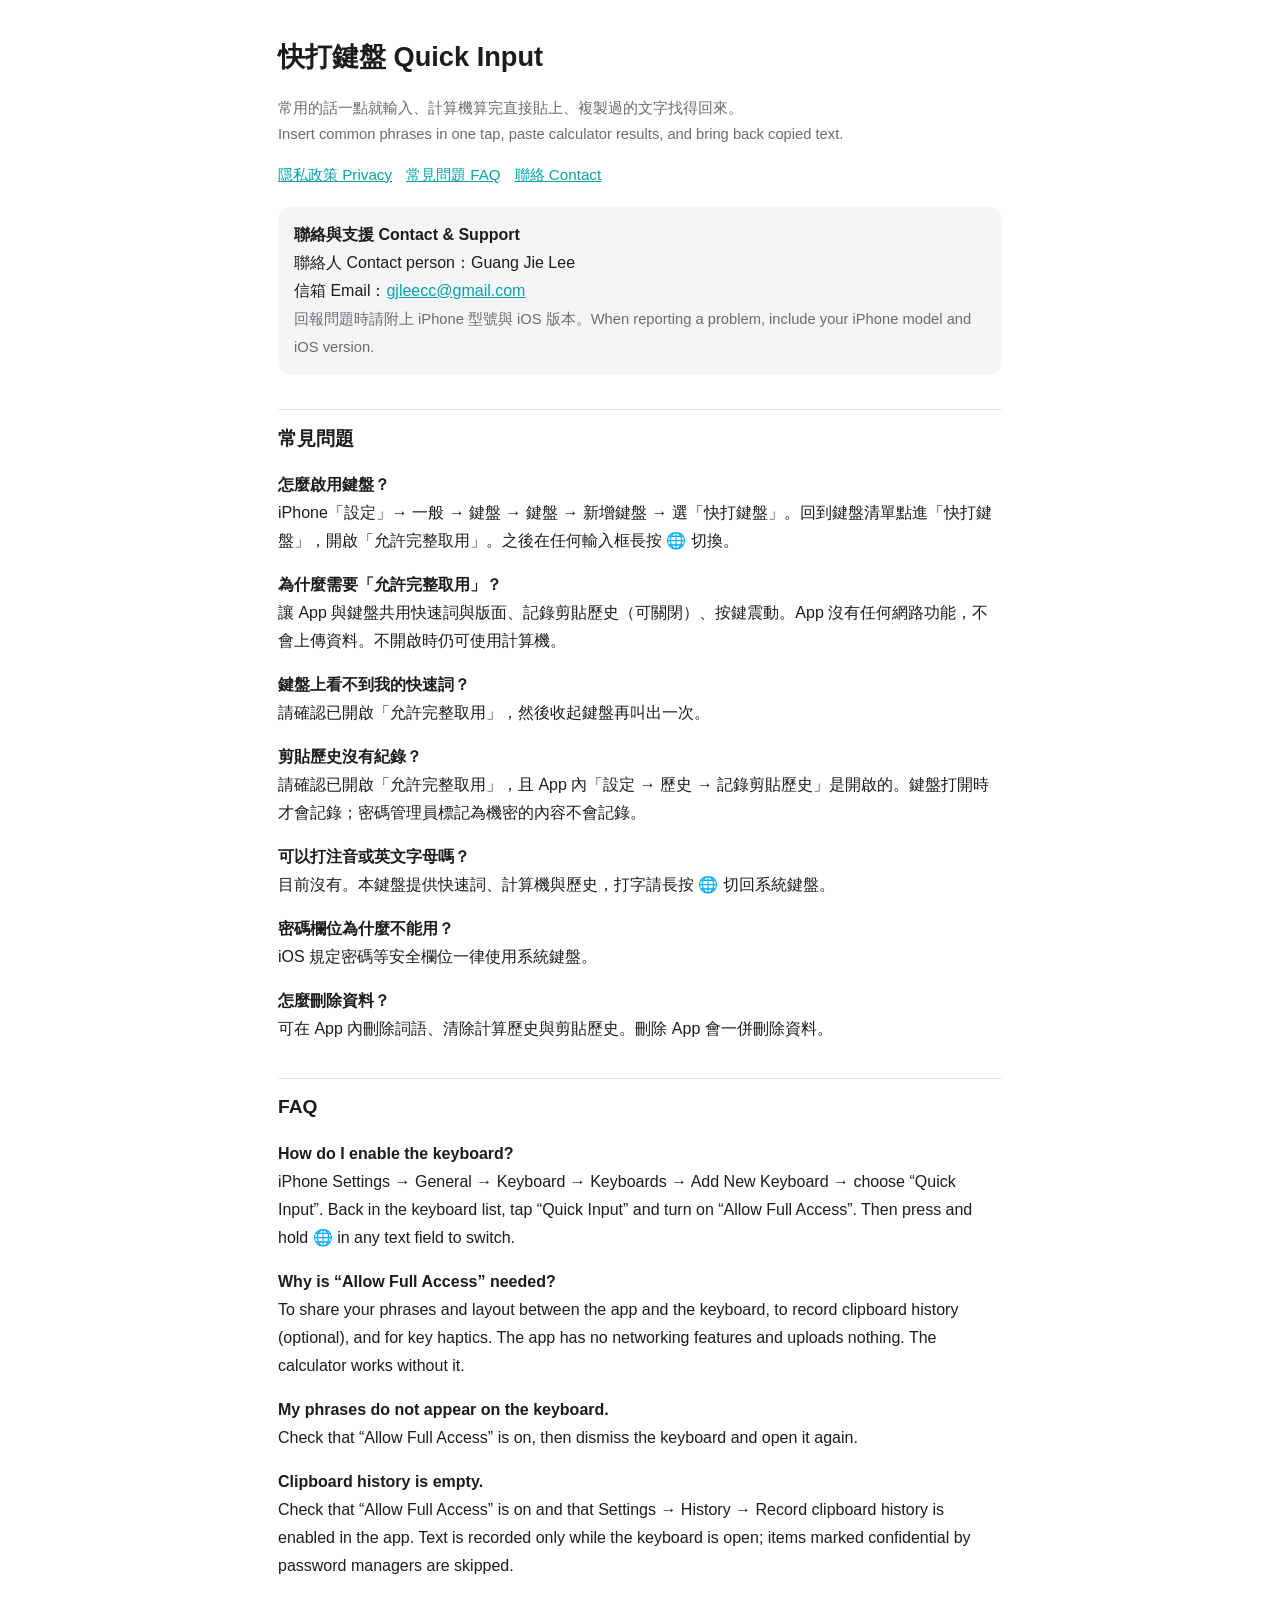
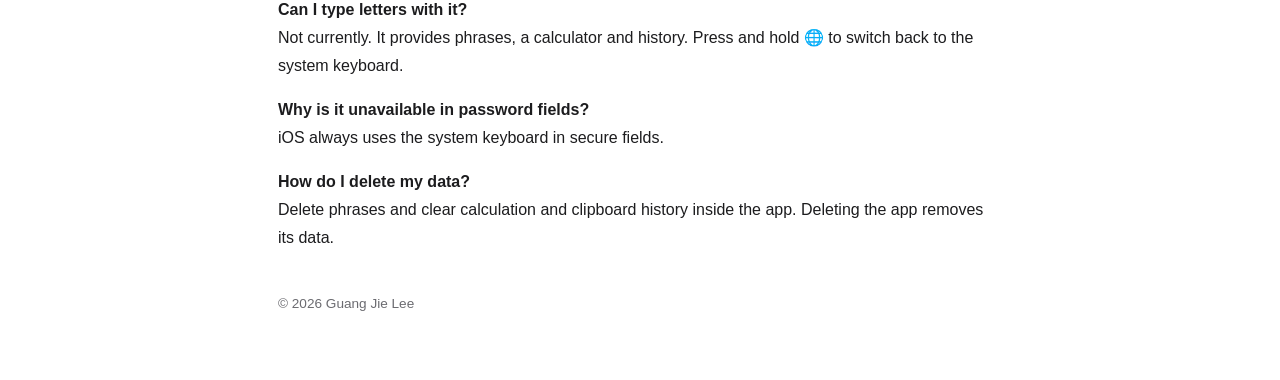
==== index.html @ 245eee18 "Create index.html" ====
<!doctype html>
<html lang="zh-Hant">
<head>
<meta charset="utf-8">
<meta name="viewport" content="width=device-width,initial-scale=1">
<title>快打鍵盤 Quick Input – 支援 Support</title>
<meta name="description" content="快打鍵盤（Quick Input）支援頁：啟用步驟、常見問題與聯絡方式。">
<link rel="stylesheet" href="style.css">
</head>
<body>
<main>
<h1>快打鍵盤 Quick Input</h1>
<p class="sub">常用的話一點就輸入、計算機算完直接貼上、複製過的文字找得回來。<br>Insert common phrases in one tap, paste calculator results, and bring back copied text.</p>
<nav><a href="privacy.html">隱私政策 Privacy</a><a href="#faq">常見問題 FAQ</a><a href="#contact">聯絡 Contact</a></nav>

<div class="card" id="contact">
<strong>聯絡與支援 Contact &amp; Support</strong><br>
聯絡人 Contact person：Guang Jie Lee<br>
信箱 Email：<a href="mailto:gjleecc@gmail.com">gjleecc@gmail.com</a><br>
<span class="sub">回報問題時請附上 iPhone 型號與 iOS 版本。When reporting a problem, include your iPhone model and iOS version.</span>
</div>

<h2 id="faq">常見問題</h2>
<p><strong>怎麼啟用鍵盤？</strong><br>iPhone「設定」→ 一般 → 鍵盤 → 鍵盤 → 新增鍵盤 → 選「快打鍵盤」。回到鍵盤清單點進「快打鍵盤」，開啟「允許完整取用」。之後在任何輸入框長按 🌐 切換。</p>
<p><strong>為什麼需要「允許完整取用」？</strong><br>讓 App 與鍵盤共用快速詞與版面、記錄剪貼歷史（可關閉）、按鍵震動。App 沒有任何網路功能，不會上傳資料。不開啟時仍可使用計算機。</p>
<p><strong>鍵盤上看不到我的快速詞？</strong><br>請確認已開啟「允許完整取用」，然後收起鍵盤再叫出一次。</p>
<p><strong>剪貼歷史沒有紀錄？</strong><br>請確認已開啟「允許完整取用」，且 App 內「設定 → 歷史 → 記錄剪貼歷史」是開啟的。鍵盤打開時才會記錄；密碼管理員標記為機密的內容不會記錄。</p>
<p><strong>可以打注音或英文字母嗎？</strong><br>目前沒有。本鍵盤提供快速詞、計算機與歷史，打字請長按 🌐 切回系統鍵盤。</p>
<p><strong>密碼欄位為什麼不能用？</strong><br>iOS 規定密碼等安全欄位一律使用系統鍵盤。</p>
<p><strong>怎麼刪除資料？</strong><br>可在 App 內刪除詞語、清除計算歷史與剪貼歷史。刪除 App 會一併刪除資料。</p>

<h2 lang="en">FAQ</h2>
<div lang="en">
<p><strong>How do I enable the keyboard?</strong><br>iPhone Settings → General → Keyboard → Keyboards → Add New Keyboard → choose “Quick Input”. Back in the keyboard list, tap “Quick Input” and turn on “Allow Full Access”. Then press and hold 🌐 in any text field to switch.</p>
<p><strong>Why is “Allow Full Access” needed?</strong><br>To share your phrases and layout between the app and the keyboard, to record clipboard history (optional), and for key haptics. The app has no networking features and uploads nothing. The calculator works without it.</p>
<p><strong>My phrases do not appear on the keyboard.</strong><br>Check that “Allow Full Access” is on, then dismiss the keyboard and open it again.</p>
<p><strong>Clipboard history is empty.</strong><br>Check that “Allow Full Access” is on and that Settings → History → Record clipboard history is enabled in the app. Text is recorded only while the keyboard is open; items marked confidential by password managers are skipped.</p>
<p><strong>Can I type letters with it?</strong><br>Not currently. It provides phrases, a calculator and history. Press and hold 🌐 to switch back to the system keyboard.</p>
<p><strong>Why is it unavailable in password fields?</strong><br>iOS always uses the system keyboard in secure fields.</p>
<p><strong>How do I delete my data?</strong><br>Delete phrases and clear calculation and clipboard history inside the app. Deleting the app removes its data.</p>
</div>
<footer>© 2026 Guang Jie Lee</footer>
</main>
</body>
</html>
---- style.css ----
:root{--bg:#fff;--fg:#1c1c1e;--sub:#6b6b70;--line:#e5e5ea;--accent:#00a3ad;--card:#f5f5f7}
@media (prefers-color-scheme:dark){:root{--bg:#000;--fg:#f2f2f7;--sub:#9a9aa0;--line:#2c2c2e;--accent:#35c8d1;--card:#1c1c1e}}
*{box-sizing:border-box}
body{margin:0;background:var(--bg);color:var(--fg);font:16px/1.75 -apple-system,BlinkMacSystemFont,"PingFang TC","Noto Sans TC","Helvetica Neue",Arial,sans-serif}
main{max-width:760px;margin:0 auto;padding:28px 18px 64px}
h1{font-size:1.7rem;margin:.2em 0 .1em}
h2{font-size:1.2rem;margin:1.8em 0 .4em;padding-top:.6em;border-top:1px solid var(--line)}
p,li{color:var(--fg)}
.sub,.meta{color:var(--sub);font-size:.92rem}
a{color:var(--accent)}
nav{display:flex;gap:14px;flex-wrap:wrap;margin:6px 0 18px;font-size:.95rem}
.card{background:var(--card);border-radius:14px;padding:14px 16px;margin:14px 0}
table{border-collapse:collapse;width:100%;font-size:.95rem}
th,td{border-bottom:1px solid var(--line);padding:8px 6px;text-align:left;vertical-align:top}
footer{margin-top:40px;color:var(--sub);font-size:.85rem}
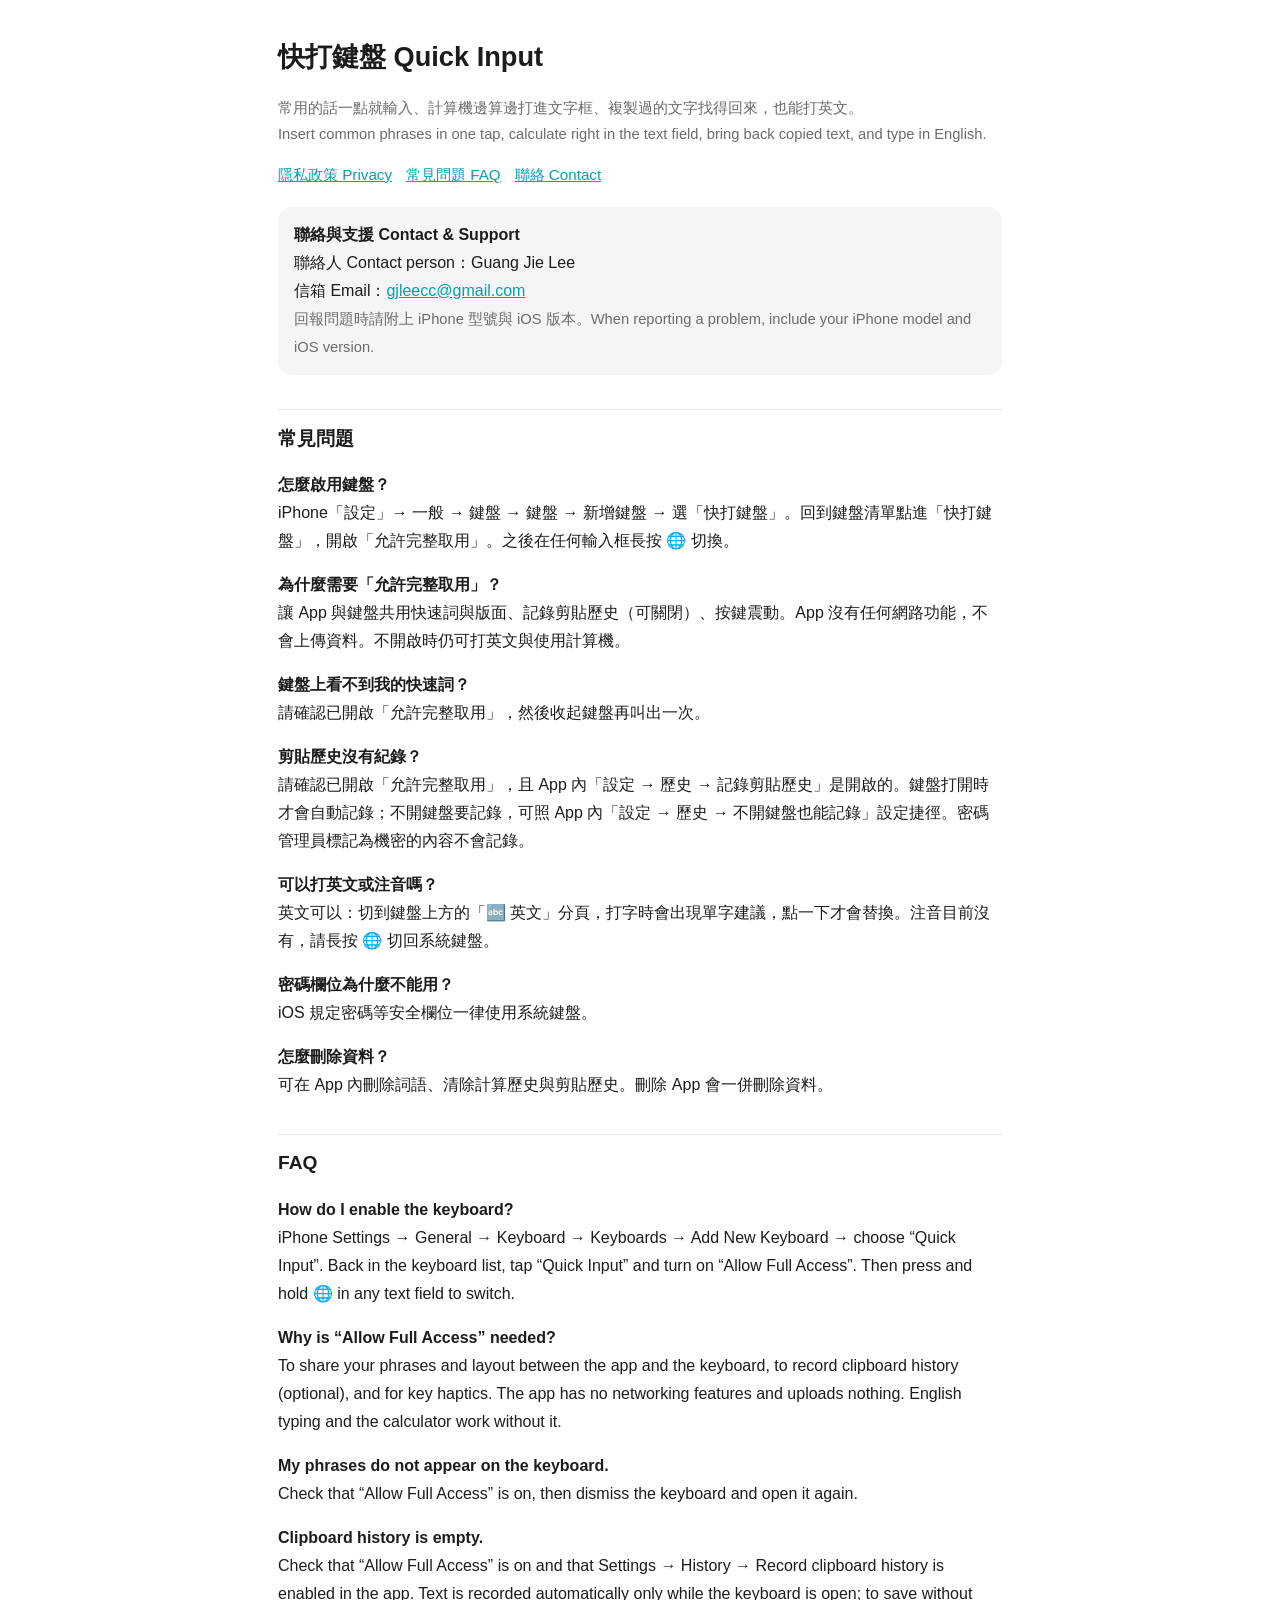
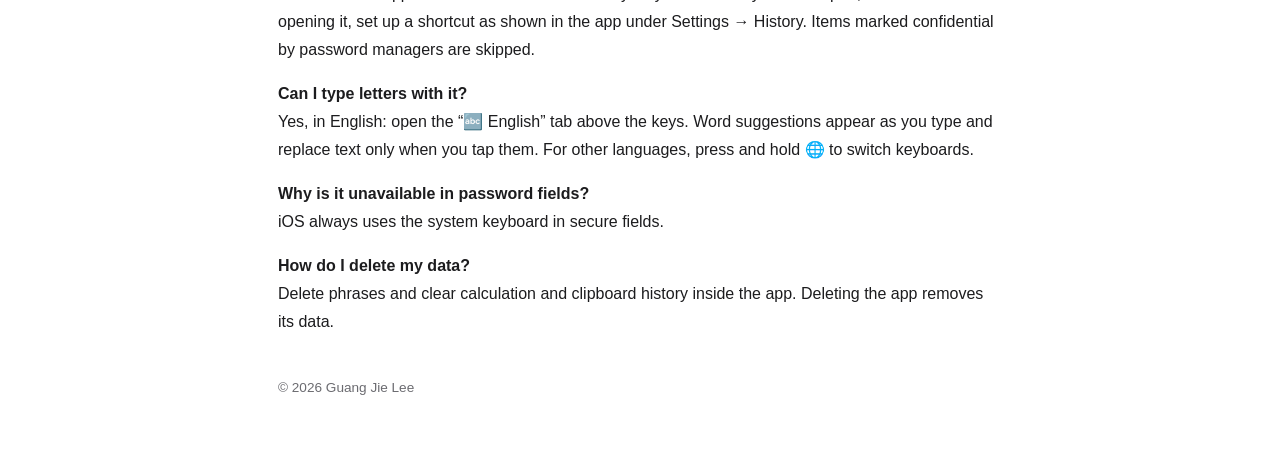
==== commit 3d747457: "Add files via upload" ====
--- a/index.html
+++ b/index.html
@@ -10,7 +10,7 @@
 <body>
 <main>
 <h1>快打鍵盤 Quick Input</h1>
-<p class="sub">常用的話一點就輸入、計算機算完直接貼上、複製過的文字找得回來。<br>Insert common phrases in one tap, paste calculator results, and bring back copied text.</p>
+<p class="sub">常用的話一點就輸入、計算機邊算邊打進文字框、複製過的文字找得回來，也能打英文。<br>Insert common phrases in one tap, calculate right in the text field, bring back copied text, and type in English.</p>
 <nav><a href="privacy.html">隱私政策 Privacy</a><a href="#faq">常見問題 FAQ</a><a href="#contact">聯絡 Contact</a></nav>
 
 <div class="card" id="contact">
@@ -22,20 +22,20 @@
 
 <h2 id="faq">常見問題</h2>
 <p><strong>怎麼啟用鍵盤？</strong><br>iPhone「設定」→ 一般 → 鍵盤 → 鍵盤 → 新增鍵盤 → 選「快打鍵盤」。回到鍵盤清單點進「快打鍵盤」，開啟「允許完整取用」。之後在任何輸入框長按 🌐 切換。</p>
-<p><strong>為什麼需要「允許完整取用」？</strong><br>讓 App 與鍵盤共用快速詞與版面、記錄剪貼歷史（可關閉）、按鍵震動。App 沒有任何網路功能，不會上傳資料。不開啟時仍可使用計算機。</p>
+<p><strong>為什麼需要「允許完整取用」？</strong><br>讓 App 與鍵盤共用快速詞與版面、記錄剪貼歷史（可關閉）、按鍵震動。App 沒有任何網路功能，不會上傳資料。不開啟時仍可打英文與使用計算機。</p>
 <p><strong>鍵盤上看不到我的快速詞？</strong><br>請確認已開啟「允許完整取用」，然後收起鍵盤再叫出一次。</p>
-<p><strong>剪貼歷史沒有紀錄？</strong><br>請確認已開啟「允許完整取用」，且 App 內「設定 → 歷史 → 記錄剪貼歷史」是開啟的。鍵盤打開時才會記錄；密碼管理員標記為機密的內容不會記錄。</p>
-<p><strong>可以打注音或英文字母嗎？</strong><br>目前沒有。本鍵盤提供快速詞、計算機與歷史，打字請長按 🌐 切回系統鍵盤。</p>
+<p><strong>剪貼歷史沒有紀錄？</strong><br>請確認已開啟「允許完整取用」，且 App 內「設定 → 歷史 → 記錄剪貼歷史」是開啟的。鍵盤打開時才會自動記錄；不開鍵盤要記錄，可照 App 內「設定 → 歷史 → 不開鍵盤也能記錄」設定捷徑。密碼管理員標記為機密的內容不會記錄。</p>
+<p><strong>可以打英文或注音嗎？</strong><br>英文可以：切到鍵盤上方的「🔤 英文」分頁，打字時會出現單字建議，點一下才會替換。注音目前沒有，請長按 🌐 切回系統鍵盤。</p>
 <p><strong>密碼欄位為什麼不能用？</strong><br>iOS 規定密碼等安全欄位一律使用系統鍵盤。</p>
 <p><strong>怎麼刪除資料？</strong><br>可在 App 內刪除詞語、清除計算歷史與剪貼歷史。刪除 App 會一併刪除資料。</p>
 
 <h2 lang="en">FAQ</h2>
 <div lang="en">
 <p><strong>How do I enable the keyboard?</strong><br>iPhone Settings → General → Keyboard → Keyboards → Add New Keyboard → choose “Quick Input”. Back in the keyboard list, tap “Quick Input” and turn on “Allow Full Access”. Then press and hold 🌐 in any text field to switch.</p>
-<p><strong>Why is “Allow Full Access” needed?</strong><br>To share your phrases and layout between the app and the keyboard, to record clipboard history (optional), and for key haptics. The app has no networking features and uploads nothing. The calculator works without it.</p>
+<p><strong>Why is “Allow Full Access” needed?</strong><br>To share your phrases and layout between the app and the keyboard, to record clipboard history (optional), and for key haptics. The app has no networking features and uploads nothing. English typing and the calculator work without it.</p>
 <p><strong>My phrases do not appear on the keyboard.</strong><br>Check that “Allow Full Access” is on, then dismiss the keyboard and open it again.</p>
-<p><strong>Clipboard history is empty.</strong><br>Check that “Allow Full Access” is on and that Settings → History → Record clipboard history is enabled in the app. Text is recorded only while the keyboard is open; items marked confidential by password managers are skipped.</p>
-<p><strong>Can I type letters with it?</strong><br>Not currently. It provides phrases, a calculator and history. Press and hold 🌐 to switch back to the system keyboard.</p>
+<p><strong>Clipboard history is empty.</strong><br>Check that “Allow Full Access” is on and that Settings → History → Record clipboard history is enabled in the app. Text is recorded automatically only while the keyboard is open; to save without opening it, set up a shortcut as shown in the app under Settings → History. Items marked confidential by password managers are skipped.</p>
+<p><strong>Can I type letters with it?</strong><br>Yes, in English: open the “🔤 English” tab above the keys. Word suggestions appear as you type and replace text only when you tap them. For other languages, press and hold 🌐 to switch keyboards.</p>
 <p><strong>Why is it unavailable in password fields?</strong><br>iOS always uses the system keyboard in secure fields.</p>
 <p><strong>How do I delete my data?</strong><br>Delete phrases and clear calculation and clipboard history inside the app. Deleting the app removes its data.</p>
 </div>
